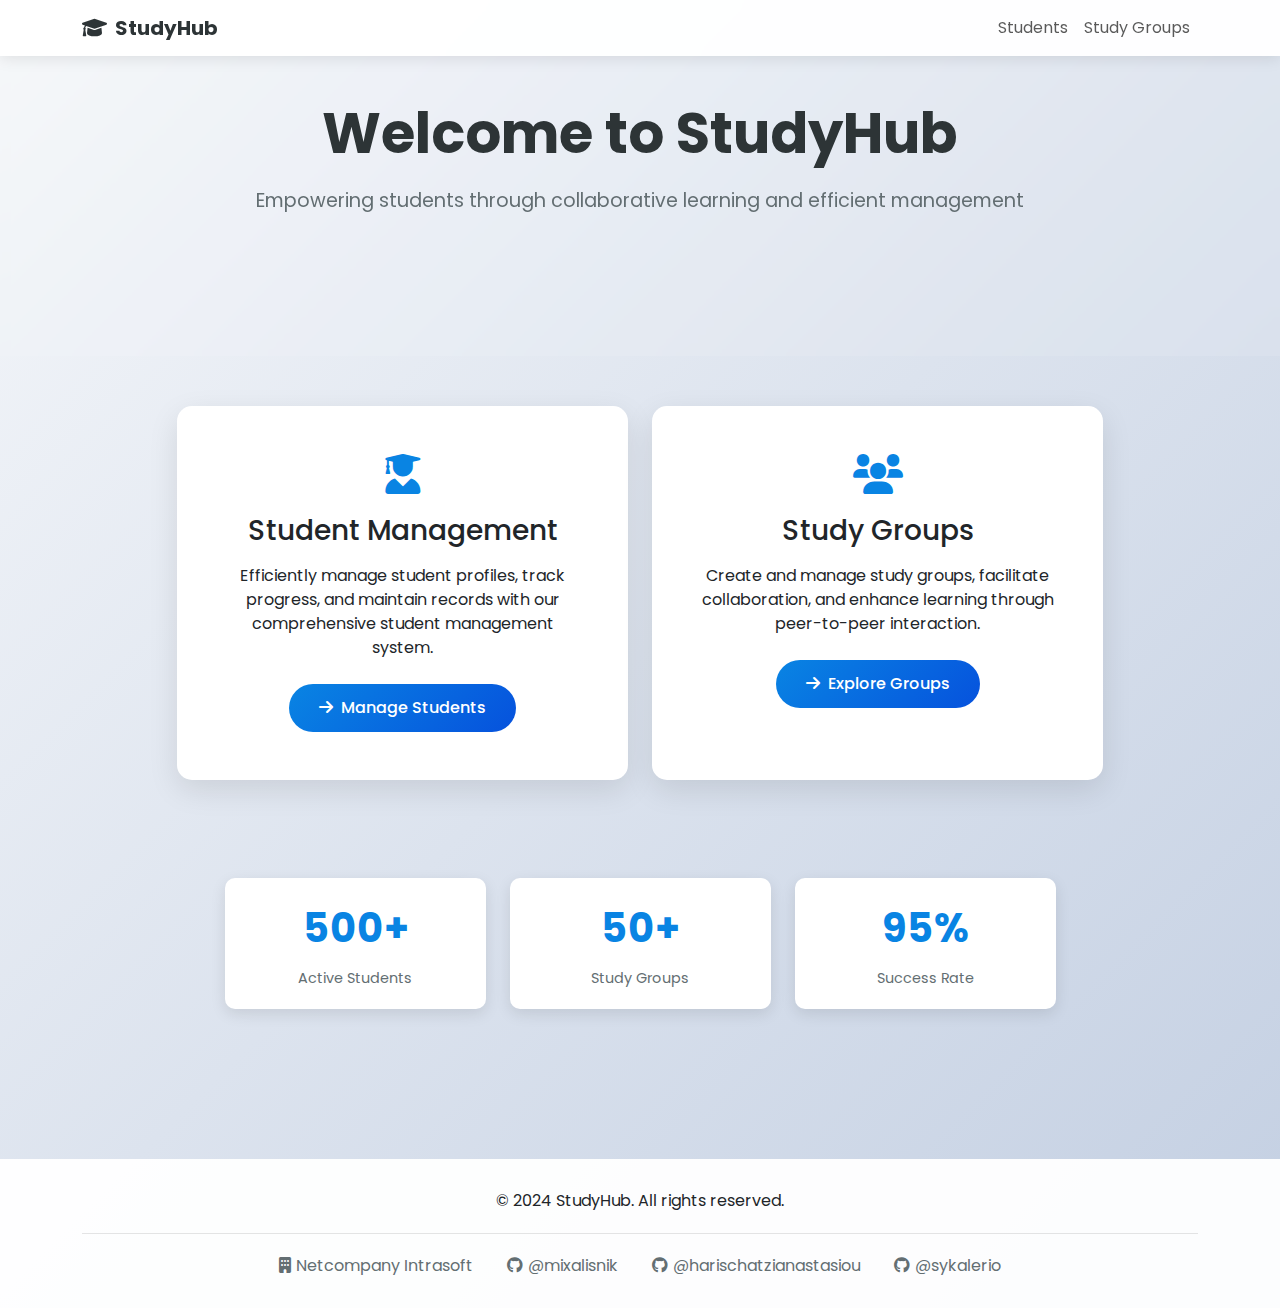
==== src/main/resources/templates/index.html @ 830b06d7 "Added frontend design" ====
<!DOCTYPE html>
<html xmlns:th="http://www.thymeleaf.org">
<head>
    <meta charset="UTF-8">
    <meta name="viewport" content="width=device-width, initial-scale=1.0">
    <title>StudyHub - Student Management Platform</title>
    <link href="https://cdn.jsdelivr.net/npm/bootstrap@5.3.0/dist/css/bootstrap.min.css" rel="stylesheet">
    <link href="https://cdnjs.cloudflare.com/ajax/libs/font-awesome/6.0.0/css/all.min.css" rel="stylesheet">
    <link href="https://fonts.googleapis.com/css2?family=Poppins:wght@300;400;500;600;700&display=swap" rel="stylesheet">
    <style>
        body {
            font-family: 'Poppins', sans-serif;
            background: linear-gradient(135deg, #f5f7fa 0%, #c3cfe2 100%);
            min-height: 100vh;
        }
        
        .navbar {
            background: rgba(255, 255, 255, 0.95);
            backdrop-filter: blur(10px);
            box-shadow: 0 2px 15px rgba(0, 0, 0, 0.1);
        }

        .navbar-brand {
            font-weight: 700;
            color: #2d3436;
        }

        .hero-section {
            padding: 100px 0;
            text-align: center;
            background: rgba(255, 255, 255, 0.1);
            backdrop-filter: blur(5px);
            margin-bottom: 50px;
        }

        .hero-title {
            font-size: 3.5rem;
            font-weight: 700;
            color: #2d3436;
            margin-bottom: 20px;
            animation: fadeInUp 1s ease;
        }

        .hero-subtitle {
            font-size: 1.2rem;
            color: #636e72;
            margin-bottom: 40px;
            animation: fadeInUp 1s ease 0.2s;
            animation-fill-mode: both;
        }

        .feature-card {
            background: white;
            border-radius: 15px;
            border: none;
            box-shadow: 0 10px 30px rgba(0, 0, 0, 0.1);
            transition: transform 0.3s ease, box-shadow 0.3s ease;
            overflow: hidden;
            animation: fadeInUp 1s ease 0.4s;
            animation-fill-mode: both;
        }

        .feature-card:hover {
            transform: translateY(-10px);
            box-shadow: 0 15px 40px rgba(0, 0, 0, 0.2);
        }

        .feature-icon {
            font-size: 2.5rem;
            margin-bottom: 20px;
            color: #0984e3;
        }

        .btn-primary {
            background: linear-gradient(135deg, #0984e3 0%, #0652DD 100%);
            border: none;
            padding: 12px 30px;
            border-radius: 30px;
            font-weight: 500;
            transition: transform 0.3s ease, box-shadow 0.3s ease;
        }

        .btn-primary:hover {
            transform: translateY(-2px);
            box-shadow: 0 5px 15px rgba(9, 132, 227, 0.4);
        }

        .footer {
            background: rgba(255, 255, 255, 0.95);
            padding: 30px 0;
            margin-top: 100px;
        }

        .footer-links {
            margin-top: 20px;
            padding-top: 20px;
            border-top: 1px solid rgba(0, 0, 0, 0.1);
        }

        .footer-links a {
            color: #636e72;
            text-decoration: none;
            margin: 0 15px;
            transition: color 0.3s ease;
        }

        .footer-links a:hover {
            color: #0984e3;
        }

        .footer-links i {
            margin-right: 5px;
        }

        @keyframes fadeInUp {
            from {
                opacity: 0;
                transform: translateY(20px);
            }
            to {
                opacity: 1;
                transform: translateY(0);
            }
        }

        .stats-section {
            padding: 50px 0;
            animation: fadeInUp 1s ease 0.6s;
            animation-fill-mode: both;
        }

        .stat-card {
            background: white;
            padding: 20px;
            border-radius: 10px;
            text-align: center;
            box-shadow: 0 5px 15px rgba(0, 0, 0, 0.1);
        }

        .stat-number {
            font-size: 2.5rem;
            font-weight: 700;
            color: #0984e3;
            margin-bottom: 10px;
        }

        .stat-label {
            color: #636e72;
            font-size: 0.9rem;
        }
    </style>
</head>
<body>
    <!-- Navbar -->
    <nav class="navbar navbar-expand-lg navbar-light fixed-top">
        <div class="container">
            <a class="navbar-brand" href="/">
                <i class="fas fa-graduation-cap me-2"></i>StudyHub
            </a>
            <button class="navbar-toggler" type="button" data-bs-toggle="collapse" data-bs-target="#navbarNav">
                <span class="navbar-toggler-icon"></span>
            </button>
            <div class="collapse navbar-collapse" id="navbarNav">
                <ul class="navbar-nav ms-auto">
                    <li class="nav-item">
                        <a class="nav-link" href="/student">Students</a>
                    </li>
                    <li class="nav-item">
                        <a class="nav-link" href="/studygroup">Study Groups</a>
                    </li>
                </ul>
            </div>
        </div>
    </nav>

    <!-- Hero Section -->
    <section class="hero-section">
        <div class="container">
            <h1 class="hero-title">Welcome to StudyHub</h1>
            <p class="hero-subtitle">Empowering students through collaborative learning and efficient management</p>
        </div>
    </section>

    <!-- Features Section -->
    <section class="container mb-5">
        <div class="row justify-content-center g-4">
            <div class="col-md-5">
                <div class="feature-card card h-100">
                    <div class="card-body text-center p-5">
                        <i class="fas fa-user-graduate feature-icon"></i>
                        <h3 class="card-title mb-3">Student Management</h3>
                        <p class="card-text mb-4">Efficiently manage student profiles, track progress, and maintain records with our comprehensive student management system.</p>
                        <a href="/student" class="btn btn-primary">
                            <i class="fas fa-arrow-right me-2"></i>Manage Students
                        </a>
                    </div>
                </div>
            </div>
            
            <div class="col-md-5">
                <div class="feature-card card h-100">
                    <div class="card-body text-center p-5">
                        <i class="fas fa-users feature-icon"></i>
                        <h3 class="card-title mb-3">Study Groups</h3>
                        <p class="card-text mb-4">Create and manage study groups, facilitate collaboration, and enhance learning through peer-to-peer interaction.</p>
                        <a href="/studygroup" class="btn btn-primary">
                            <i class="fas fa-arrow-right me-2"></i>Explore Groups
                        </a>
                    </div>
                </div>
            </div>
        </div>
    </section>

    <!-- Stats Section -->
    <section class="stats-section">
        <div class="container">
            <div class="row justify-content-center g-4">
                <div class="col-md-3">
                    <div class="stat-card">
                        <div class="stat-number">500+</div>
                        <div class="stat-label">Active Students</div>
                    </div>
                </div>
                <div class="col-md-3">
                    <div class="stat-card">
                        <div class="stat-number">50+</div>
                        <div class="stat-label">Study Groups</div>
                    </div>
                </div>
                <div class="col-md-3">
                    <div class="stat-card">
                        <div class="stat-number">95%</div>
                        <div class="stat-label">Success Rate</div>
                    </div>
                </div>
            </div>
        </div>
    </section>

    <!-- Footer -->
    <footer class="footer">
        <div class="container text-center">
            <p class="mb-0">© 2024 StudyHub. All rights reserved.</p>
            <div class="footer-links">
                <a href="https://www.netcompany-intrasoft.com/" target="_blank">
                    <i class="fas fa-building"></i>Netcompany Intrasoft
                </a>
                <a href="https://github.com/mixalisnik/" target="_blank">
                    <i class="fab fa-github"></i>@mixalisnik
                </a>
                <a href="https://github.com/harischatzianastasiou" target="_blank">
                    <i class="fab fa-github"></i>@harischatzianastasiou
                </a>
                <a href="https://github.com/sykalerio" target="_blank">
                    <i class="fab fa-github"></i>@sykalerio
                </a>
            </div>
        </div>
    </footer>

    <script src="https://cdn.jsdelivr.net/npm/bootstrap@5.3.0/dist/js/bootstrap.bundle.min.js"></script>
</body>
</html>
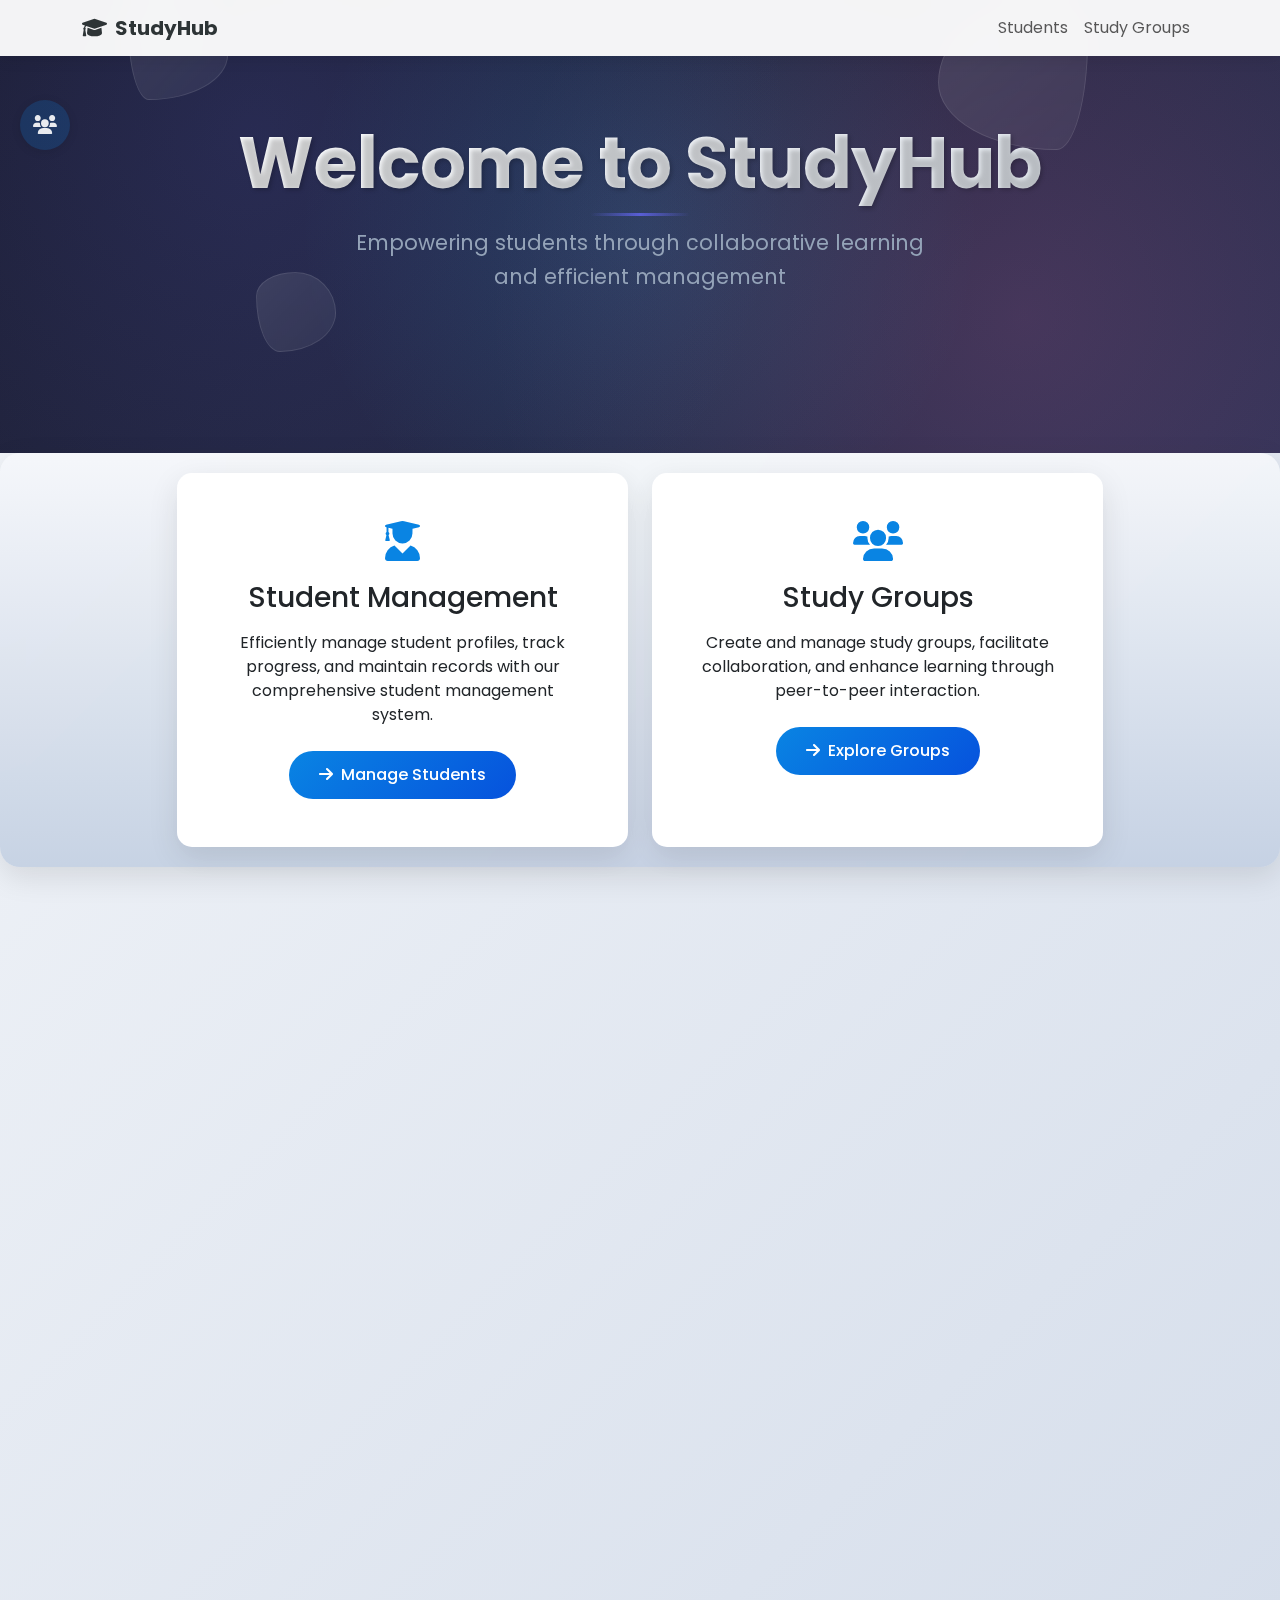
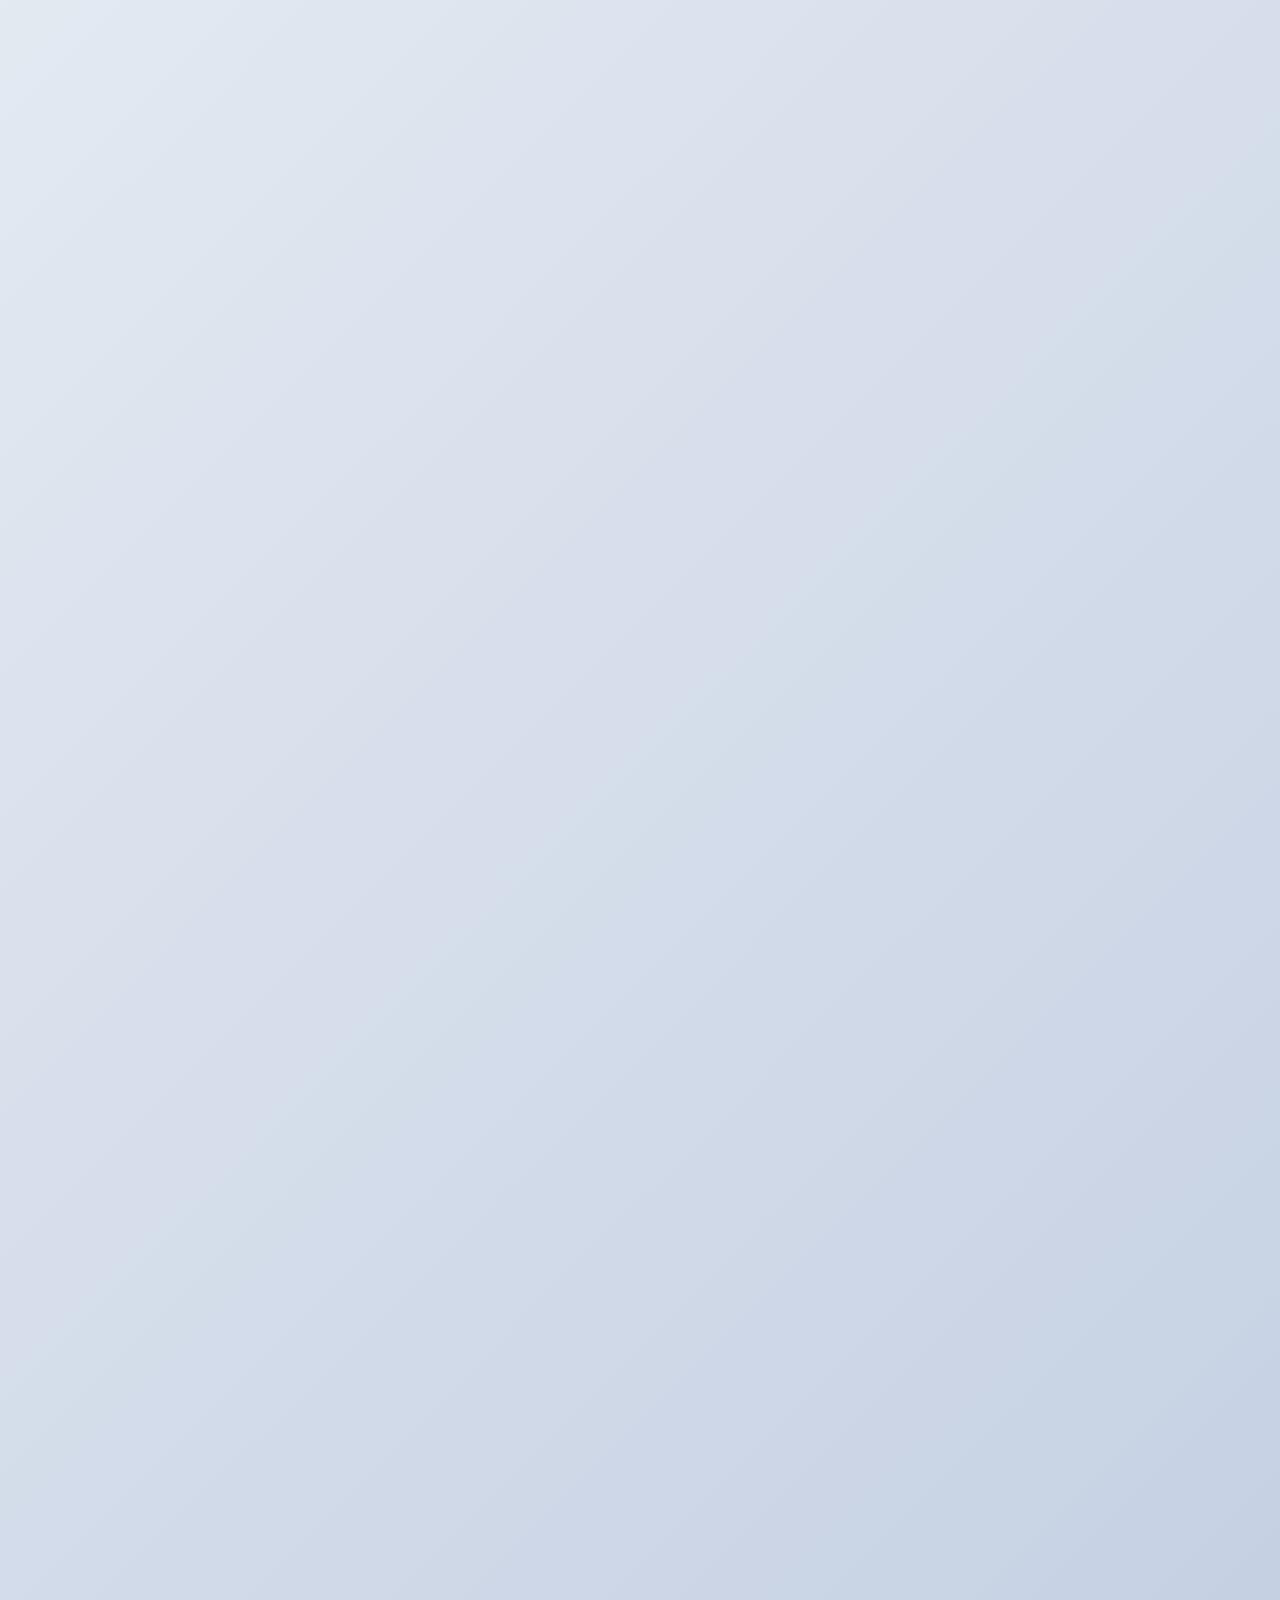
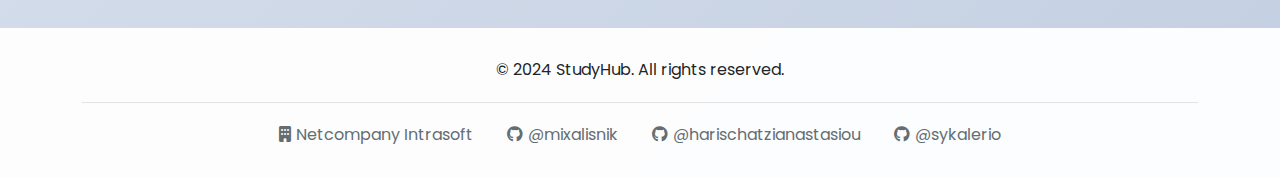
==== commit 523b456a: "Updated UI" ====
--- a/src/main/resources/templates/index.html
+++ b/src/main/resources/templates/index.html
@@ -12,6 +12,9 @@
             font-family: 'Poppins', sans-serif;
             background: linear-gradient(135deg, #f5f7fa 0%, #c3cfe2 100%);
             min-height: 100vh;
+            scroll-behavior: smooth;
+            overflow-y: scroll;
+            -webkit-overflow-scrolling: touch;
         }
         
         .navbar {
@@ -26,27 +29,127 @@
         }
 
         .hero-section {
-            padding: 100px 0;
+            position: relative;
+            padding: 120px 0;
             text-align: center;
             background: rgba(255, 255, 255, 0.1);
             backdrop-filter: blur(5px);
             margin-bottom: 50px;
+            overflow: hidden;
+            background: linear-gradient(135deg, #1a1c2e 0%, #2c3154 100%);
+        }
+
+        .hero-section::before {
+            content: '';
+            position: absolute;
+            top: 0;
+            left: 0;
+            right: 0;
+            bottom: 0;
+            background: 
+                radial-gradient(circle at 20% 30%, rgba(99, 102, 241, 0.15) 0%, transparent 50%),
+                radial-gradient(circle at 80% 70%, rgba(244, 114, 182, 0.15) 0%, transparent 50%),
+                radial-gradient(circle at 50% 50%, rgba(56, 189, 248, 0.15) 0%, transparent 50%);
+            z-index: -1;
+            animation: gradientBG 15s ease infinite;
+        }
+
+        .hero-section::after {
+            content: '';
+            position: absolute;
+            top: 0;
+            left: 0;
+            right: 0;
+            bottom: 0;
+            background: url("data:image/svg+xml,%3Csvg width='60' height='60' viewBox='0 0 60 60' xmlns='http://www.w3.org/2000/svg'%3E%3Cg fill='none' fill-rule='evenodd'%3E%3Cg fill='%239C92AC' fill-opacity='0.05'%3E%3Cpath d='M36 34v-4h-2v4h-4v2h4v4h2v-4h4v-2h-4zm0-30V0h-2v4h-4v2h4v4h2V6h4V4h-4zM6 34v-4H4v4H0v2h4v4h2v-4h4v-2H6zM6 4V0H4v4H0v2h4v4h2V6h4V4H6z'/%3E%3C/g%3E%3C/g%3E%3C/svg%3E");
+            opacity: 0.1;
+        }
+
+        .drip {
+            display: none;
+        }
+
+        .floating-shapes {
+            position: absolute;
+            top: 0;
+            left: 0;
+            width: 100%;
+            height: 100%;
+            overflow: hidden;
+            z-index: 0;
+        }
+
+        .shape {
+            position: absolute;
+            background: linear-gradient(135deg, rgba(99, 102, 241, 0.1), rgba(244, 114, 182, 0.1));
+            border: 1px solid rgba(255, 255, 255, 0.1);
+            backdrop-filter: blur(5px);
+            animation: floatModern 20s linear infinite;
+        }
+
+        .shape:nth-child(1) {
+            width: 150px;
+            height: 150px;
+            left: 10%;
+            border-radius: 28% 72% 79% 21% / 27% 55% 45% 73%;
+            animation-delay: 0s;
+        }
+
+        .shape:nth-child(2) {
+            width: 200px;
+            height: 200px;
+            right: 15%;
+            border-radius: 72% 28% 21% 79% / 55% 27% 73% 45%;
+            animation-delay: -5s;
+        }
+
+        .shape:nth-child(3) {
+            width: 120px;
+            height: 120px;
+            left: 20%;
+            top: 60%;
+            border-radius: 49% 51% 70% 30% / 30% 51% 49% 70%;
+            animation-delay: -10s;
         }
 
         .hero-title {
-            font-size: 3.5rem;
+            font-size: 4.5rem;
             font-weight: 700;
-            color: #2d3436;
             margin-bottom: 20px;
             animation: fadeInUp 1s ease;
+            text-shadow: 2px 2px 4px rgba(0, 0, 0, 0.2);
+            color: #ffffff;
+            position: relative;
+            z-index: 1;
+            background: linear-gradient(135deg, #fff 0%, #e2e8f0 100%);
+            -webkit-background-clip: text;
+            -webkit-text-fill-color: transparent;
+            letter-spacing: -1px;
+        }
+
+        .hero-title::after {
+            content: '';
+            position: absolute;
+            bottom: -10px;
+            left: 50%;
+            transform: translateX(-50%);
+            width: 100px;
+            height: 3px;
+            background: linear-gradient(90deg, transparent, rgba(99, 102, 241, 0.8), transparent);
+            animation: shimmer 2s infinite;
         }
 
         .hero-subtitle {
-            font-size: 1.2rem;
-            color: #636e72;
+            font-size: 1.3rem;
+            color: rgba(255, 255, 255, 0.9);
             margin-bottom: 40px;
             animation: fadeInUp 1s ease 0.2s;
             animation-fill-mode: both;
+            max-width: 600px;
+            margin-left: auto;
+            margin-right: auto;
+            line-height: 1.6;
+            color: #94a3b8;
         }
 
         .feature-card {
@@ -58,6 +161,8 @@
             overflow: hidden;
             animation: fadeInUp 1s ease 0.4s;
             animation-fill-mode: both;
+            height: 100%;
+            backdrop-filter: blur(5px);
         }
 
         .feature-card:hover {
@@ -148,9 +253,506 @@
             color: #636e72;
             font-size: 0.9rem;
         }
+
+        .floating-shapes {
+            position: absolute;
+            top: 0;
+            left: 0;
+            width: 100%;
+            height: 100%;
+            overflow: hidden;
+            z-index: -1;
+        }
+
+        .shape {
+            position: absolute;
+            background: rgba(9, 132, 227, 0.1);
+            border-radius: 50%;
+            animation: float 20s linear infinite;
+        }
+
+        .shape:nth-child(1) {
+            width: 100px;
+            height: 100px;
+            left: 10%;
+            animation-delay: 0s;
+        }
+
+        .shape:nth-child(2) {
+            width: 150px;
+            height: 150px;
+            right: 15%;
+            animation-delay: -5s;
+        }
+
+        .shape:nth-child(3) {
+            width: 80px;
+            height: 80px;
+            left: 20%;
+            top: 60%;
+            animation-delay: -10s;
+        }
+
+        @keyframes gradientBG {
+            0% { background-position: 0% 50%; }
+            50% { background-position: 100% 50%; }
+            100% { background-position: 0% 50%; }
+        }
+
+        @keyframes pulse {
+            0% { transform: translate(-50%, -50%) scale(1); opacity: 0.5; }
+            50% { transform: translate(-50%, -50%) scale(1.2); opacity: 0.3; }
+            100% { transform: translate(-50%, -50%) scale(1); opacity: 0.5; }
+        }
+
+        @keyframes float {
+            0% { transform: translateY(0) rotate(0deg); opacity: 0.8; }
+            50% { transform: translateY(-100px) rotate(180deg); opacity: 0.4; }
+            100% { transform: translateY(0) rotate(360deg); opacity: 0.8; }
+        }
+
+        @keyframes gradientText {
+            0% { background-position: 0% 50%; }
+            50% { background-position: 100% 50%; }
+            100% { background-position: 0% 50%; }
+        }
+
+        @keyframes drip {
+            0% {
+                transform: translateY(-100%);
+                opacity: 0;
+            }
+            50% {
+                opacity: 0.8;
+            }
+            100% {
+                transform: translateY(1000%);
+                opacity: 0;
+            }
+        }
+
+        @keyframes shimmer {
+            0% { width: 0; opacity: 0; }
+            50% { width: 200px; opacity: 1; }
+            100% { width: 0; opacity: 0; }
+        }
+
+        .floating-shapes .shape {
+            background: linear-gradient(135deg, rgba(255, 255, 255, 0.1), rgba(255, 255, 255, 0.05));
+            border: 1px solid rgba(255, 255, 255, 0.1);
+            backdrop-filter: blur(5px);
+        }
+
+        .team-trigger {
+            position: fixed;
+            left: 20px;
+            top: 100px;
+            width: 50px;
+            height: 50px;
+            z-index: 1001;
+            display: flex;
+            align-items: center;
+            justify-content: center;
+            background: rgba(9, 132, 227, 0.2);
+            border-radius: 50%;
+            cursor: pointer;
+            transition: all 0.3s ease;
+            box-shadow: 0 2px 10px rgba(0, 0, 0, 0.1);
+        }
+
+        .team-trigger::before {
+            content: '\f0c0';
+            font-family: 'Font Awesome 6 Free';
+            font-weight: 900;
+            font-size: 1.2rem;
+            color: white;
+            opacity: 0.9;
+        }
+
+        .team-popup {
+            position: fixed;
+            left: 20px;
+            top: 160px;
+            background: rgba(45, 52, 54, 0.98);
+            backdrop-filter: blur(10px);
+            border-radius: 15px;
+            padding: 20px;
+            box-shadow: 0 10px 30px rgba(0, 0, 0, 0.3);
+            z-index: 1001;
+            width: 300px;
+            opacity: 0;
+            visibility: hidden;
+            transform: translateY(-20px);
+            transition: all 0.3s ease;
+            border: 1px solid rgba(255, 255, 255, 0.1);
+        }
+
+        .team-trigger:hover {
+            background: rgba(9, 132, 227, 0.8);
+            transform: scale(1.1);
+        }
+
+        .team-trigger:hover + .team-popup,
+        .team-popup:hover {
+            opacity: 1;
+            visibility: visible;
+            transform: translateY(0);
+        }
+
+        .navbar {
+            z-index: 999;
+        }
+
+        .team-popup .header {
+            display: flex;
+            align-items: center;
+            margin-bottom: 15px;
+            padding-bottom: 10px;
+            border-bottom: 1px solid rgba(255, 255, 255, 0.1);
+        }
+
+        .team-popup .header i {
+            font-size: 1.5rem;
+            color: #0984e3;
+            margin-right: 10px;
+            text-shadow: 0 0 10px rgba(9, 132, 227, 0.5);
+        }
+
+        .team-popup .header h5 {
+            margin: 0;
+            color: #ffffff;
+            font-weight: 600;
+        }
+
+        .team-member {
+            display: flex;
+            align-items: center;
+            padding: 10px;
+            border-radius: 10px;
+            transition: all 0.3s ease;
+            text-decoration: none;
+            color: rgba(255, 255, 255, 0.9);
+            margin-bottom: 8px;
+            background: rgba(255, 255, 255, 0.05);
+        }
+
+        .team-member:hover {
+            background: rgba(9, 132, 227, 0.2);
+            transform: translateX(5px);
+            box-shadow: 0 5px 15px rgba(0, 0, 0, 0.2);
+        }
+
+        .team-member i {
+            width: 30px;
+            height: 30px;
+            background: linear-gradient(135deg, #0984e3, #0652DD);
+            color: white;
+            border-radius: 50%;
+            display: flex;
+            align-items: center;
+            justify-content: center;
+            margin-right: 10px;
+            font-size: 0.9rem;
+            box-shadow: 0 0 10px rgba(9, 132, 227, 0.3);
+        }
+
+        .team-member .member-info {
+            flex: 1;
+        }
+
+        .team-member .member-name {
+            font-weight: 500;
+            margin: 0;
+            font-size: 0.9rem;
+            color: rgba(255, 255, 255, 0.9);
+        }
+
+        .team-member .member-role {
+            font-size: 0.75rem;
+            color: rgba(255, 255, 255, 0.6);
+            margin: 0;
+        }
+
+        @keyframes slideIn {
+            from { 
+                transform: translateX(-400px); 
+                opacity: 0; 
+            }
+            to { 
+                transform: translateX(0); 
+                opacity: 1; 
+            }
+        }
+
+        .features-container {
+            padding: 20px 0;
+            background: linear-gradient(180deg, rgba(245, 247, 250, 0.9) 0%, rgba(195, 207, 226, 0.9) 100%);
+            backdrop-filter: blur(10px);
+            margin: -50px auto 50px;
+            border-radius: 20px;
+            box-shadow: 0 10px 30px rgba(0, 0, 0, 0.1);
+        }
+
+        .feature-card {
+            background: white;
+            border-radius: 15px;
+            border: none;
+            box-shadow: 0 10px 30px rgba(0, 0, 0, 0.1);
+            transition: transform 0.3s ease, box-shadow 0.3s ease;
+            overflow: hidden;
+            animation: fadeInUp 1s ease 0.4s;
+            animation-fill-mode: both;
+            height: 100%;
+            backdrop-filter: blur(5px);
+        }
+
+        .benefits-section {
+            padding: 80px 0;
+            background: rgba(255, 255, 255, 0.5);
+            backdrop-filter: blur(10px);
+            margin: 50px 0;
+        }
+
+        .benefit-item {
+            text-align: center;
+            padding: 30px;
+            border-radius: 15px;
+            background: white;
+            box-shadow: 0 5px 15px rgba(0, 0, 0, 0.1);
+            transition: all 0.5s cubic-bezier(0.4, 0, 0.2, 1);
+            height: 100%;
+            opacity: 0;
+            transform: translateY(50px);
+        }
+
+        .benefit-item.animate {
+            opacity: 1;
+            transform: translateY(0);
+        }
+
+        .benefit-item:nth-child(1) {
+            transition-delay: 0s;
+        }
+
+        .benefit-item:nth-child(2) {
+            transition-delay: 0.2s;
+        }
+
+        .benefit-item:nth-child(3) {
+            transition-delay: 0.4s;
+        }
+
+        .benefit-item:hover {
+            transform: translateY(-5px);
+        }
+
+        .benefit-icon {
+            font-size: 2rem;
+            color: #0984e3;
+            margin-bottom: 20px;
+        }
+
+        .timeline-section {
+            padding: 80px 0;
+            position: relative;
+        }
+
+        .timeline-item {
+            background: white;
+            border-radius: 15px;
+            padding: 25px;
+            margin-bottom: 30px;
+            box-shadow: 0 5px 15px rgba(0, 0, 0, 0.1);
+            position: relative;
+            z-index: 1;
+            opacity: 0;
+            transform: translateY(-100px);
+            transition: all 0.8s cubic-bezier(0.34, 1.56, 0.64, 1);
+            will-change: opacity, transform;
+        }
+
+        .timeline-item::before {
+            content: '';
+            position: absolute;
+            left: -10px;
+            top: 50%;
+            width: 20px;
+            height: 20px;
+            background: #0984e3;
+            border-radius: 50%;
+            transform: translateY(-50%);
+        }
+
+        .timeline-date {
+            color: #0984e3;
+            font-weight: 600;
+            margin-bottom: 10px;
+        }
+
+        .testimonial-section {
+            padding: 80px 0;
+            background: linear-gradient(135deg, rgba(45, 52, 54, 0.95) 0%, rgba(53, 59, 72, 0.95) 100%);
+            color: white;
+            margin: 50px 0;
+        }
+
+        .testimonial-card {
+            background: rgba(255, 255, 255, 0.1);
+            backdrop-filter: blur(10px);
+            border-radius: 15px;
+            padding: 30px;
+            margin: 15px;
+            border: 1px solid rgba(255, 255, 255, 0.1);
+        }
+
+        .testimonial-text {
+            font-style: italic;
+            margin-bottom: 20px;
+            color: rgba(255, 255, 255, 0.9);
+        }
+
+        .testimonial-author {
+            display: flex;
+            align-items: center;
+        }
+
+        .author-avatar {
+            width: 50px;
+            height: 50px;
+            border-radius: 50%;
+            margin-right: 15px;
+            background: #0984e3;
+            display: flex;
+            align-items: center;
+            justify-content: center;
+            color: white;
+            font-weight: bold;
+        }
+
+        @keyframes floatModern {
+            0% {
+                transform: translate(0, 0) rotate(0deg);
+            }
+            33% {
+                transform: translate(30px, -50px) rotate(120deg);
+            }
+            66% {
+                transform: translate(-30px, 50px) rotate(240deg);
+            }
+            100% {
+                transform: translate(0, 0) rotate(360deg);
+            }
+        }
+
+        html {
+            scroll-behavior: smooth;
+        }
+
+        section {
+            opacity: 0;
+            transform: translateY(20px);
+            transition: opacity 0.6s ease-out, transform 0.6s ease-out;
+            will-change: opacity, transform;
+        }
+
+        section.visible {
+            opacity: 1;
+            transform: translateY(0);
+        }
+
+        .feature-card, .stat-card, .testimonial-card, .timeline-item {
+            opacity: 0;
+            transform: translateY(30px);
+            transition: all 0.6s cubic-bezier(0.4, 0, 0.2, 1);
+            will-change: opacity, transform;
+        }
+
+        .feature-card.visible, .stat-card.visible, .testimonial-card.visible, .timeline-item.visible {
+            opacity: 1;
+            transform: translateY(0);
+        }
+
+        .benefit-item {
+            transition: all 0.8s cubic-bezier(0.4, 0, 0.2, 1);
+            will-change: opacity, transform;
+        }
+
+        .benefit-item.animate {
+            transition-timing-function: cubic-bezier(0.34, 1.56, 0.64, 1);
+        }
+
+        .navbar {
+            transition: background-color 0.3s ease, backdrop-filter 0.3s ease, box-shadow 0.3s ease;
+            will-change: background-color, backdrop-filter, box-shadow;
+        }
+
+        .navbar.scrolled {
+            background: rgba(255, 255, 255, 0.98);
+            backdrop-filter: blur(15px);
+            box-shadow: 0 5px 20px rgba(0, 0, 0, 0.1);
+        }
+
+        .timeline-item.visible {
+            opacity: 1;
+            transform: translateY(0);
+        }
+
+        .timeline-item:nth-child(1) {
+            transition-delay: 0s;
+        }
+
+        .timeline-item:nth-child(2) {
+            transition-delay: 0.2s;
+        }
+
+        .timeline-item:nth-child(3) {
+            transition-delay: 0.4s;
+        }
+
+        .timeline-item:hover {
+            transform: scale(1.02);
+            box-shadow: 0 8px 25px rgba(0, 0, 0, 0.15);
+        }
     </style>
 </head>
 <body>
+    <!-- Team Trigger and Popup -->
+    <div class="team-trigger"></div>
+    <div class="team-popup">
+        <div class="header">
+            <i class="fas fa-users"></i>
+            <h5>Development Team</h5>
+        </div>
+        <a href="https://www.netcompany-intrasoft.com/" target="_blank" class="team-member">
+            <i class="fas fa-building"></i>
+            <div class="member-info">
+                <p class="member-name">Netcompany Intrasoft</p>
+                <p class="member-role">Company</p>
+            </div>
+        </a>
+        <a href="https://github.com/mixalisnik/" target="_blank" class="team-member">
+            <i class="fab fa-github"></i>
+            <div class="member-info">
+                <p class="member-name">@mixalisnik</p>
+                <p class="member-role">Developer</p>
+            </div>
+        </a>
+        <a href="https://github.com/harischatzianastasiou" target="_blank" class="team-member">
+            <i class="fab fa-github"></i>
+            <div class="member-info">
+                <p class="member-name">@harischatzianastasiou</p>
+                <p class="member-role">Developer</p>
+            </div>
+        </a>
+        <a href="https://github.com/sykalerio" target="_blank" class="team-member">
+            <i class="fab fa-github"></i>
+            <div class="member-info">
+                <p class="member-name">@sykalerio</p>
+                <p class="member-role">Developer</p>
+            </div>
+        </a>
+    </div>
+
     <!-- Navbar -->
     <nav class="navbar navbar-expand-lg navbar-light fixed-top">
         <div class="container">
@@ -175,6 +777,20 @@
 
     <!-- Hero Section -->
     <section class="hero-section">
+        <div class="drip"></div>
+        <div class="drip"></div>
+        <div class="drip"></div>
+        <div class="drip"></div>
+        <div class="drip"></div>
+        <div class="drip"></div>
+        <div class="drip"></div>
+        <div class="drip"></div>
+        <div class="drip"></div>
+        <div class="floating-shapes">
+            <div class="shape"></div>
+            <div class="shape"></div>
+            <div class="shape"></div>
+        </div>
         <div class="container">
             <h1 class="hero-title">Welcome to StudyHub</h1>
             <p class="hero-subtitle">Empowering students through collaborative learning and efficient management</p>
@@ -182,30 +798,133 @@
     </section>
 
     <!-- Features Section -->
-    <section class="container mb-5">
-        <div class="row justify-content-center g-4">
-            <div class="col-md-5">
-                <div class="feature-card card h-100">
-                    <div class="card-body text-center p-5">
-                        <i class="fas fa-user-graduate feature-icon"></i>
-                        <h3 class="card-title mb-3">Student Management</h3>
-                        <p class="card-text mb-4">Efficiently manage student profiles, track progress, and maintain records with our comprehensive student management system.</p>
-                        <a href="/student" class="btn btn-primary">
-                            <i class="fas fa-arrow-right me-2"></i>Manage Students
-                        </a>
+    <div class="features-container">
+        <section class="container">
+            <div class="row justify-content-center g-4">
+                <div class="col-md-5">
+                    <div class="feature-card card h-100">
+                        <div class="card-body text-center p-5">
+                            <i class="fas fa-user-graduate feature-icon"></i>
+                            <h3 class="card-title mb-3">Student Management</h3>
+                            <p class="card-text mb-4">Efficiently manage student profiles, track progress, and maintain records with our comprehensive student management system.</p>
+                            <a href="/student" class="btn btn-primary">
+                                <i class="fas fa-arrow-right me-2"></i>Manage Students
+                            </a>
+                        </div>
+                    </div>
+                </div>
+                
+                <div class="col-md-5">
+                    <div class="feature-card card h-100">
+                        <div class="card-body text-center p-5">
+                            <i class="fas fa-users feature-icon"></i>
+                            <h3 class="card-title mb-3">Study Groups</h3>
+                            <p class="card-text mb-4">Create and manage study groups, facilitate collaboration, and enhance learning through peer-to-peer interaction.</p>
+                            <a href="/studygroup" class="btn btn-primary">
+                                <i class="fas fa-arrow-right me-2"></i>Explore Groups
+                            </a>
+                        </div>
                     </div>
                 </div>
             </div>
-            
-            <div class="col-md-5">
-                <div class="feature-card card h-100">
-                    <div class="card-body text-center p-5">
-                        <i class="fas fa-users feature-icon"></i>
-                        <h3 class="card-title mb-3">Study Groups</h3>
-                        <p class="card-text mb-4">Create and manage study groups, facilitate collaboration, and enhance learning through peer-to-peer interaction.</p>
-                        <a href="/studygroup" class="btn btn-primary">
-                            <i class="fas fa-arrow-right me-2"></i>Explore Groups
-                        </a>
+        </section>
+    </div>
+
+    <!-- Benefits Section -->
+    <section class="benefits-section">
+        <div class="container">
+            <h2 class="text-center mb-5">Why Choose StudyHub?</h2>
+            <div class="row g-4" id="benefits-container">
+                <div class="col-md-4">
+                    <div class="benefit-item">
+                        <i class="fas fa-clock benefit-icon"></i>
+                        <h4>Time-Saving</h4>
+                        <p>Automate administrative tasks and focus on what matters most - learning and teaching.</p>
+                    </div>
+                </div>
+                <div class="col-md-4">
+                    <div class="benefit-item">
+                        <i class="fas fa-chart-line benefit-icon"></i>
+                        <h4>Track Progress</h4>
+                        <p>Monitor student performance and group activities with detailed analytics and reports.</p>
+                    </div>
+                </div>
+                <div class="col-md-4">
+                    <div class="benefit-item">
+                        <i class="fas fa-shield-alt benefit-icon"></i>
+                        <h4>Secure & Reliable</h4>
+                        <p>Your data is protected with enterprise-grade security and regular backups.</p>
+                    </div>
+                </div>
+            </div>
+        </div>
+    </section>
+
+    <!-- Timeline Section -->
+    <section class="timeline-section">
+        <div class="container">
+            <h2 class="text-center mb-5">Our Journey</h2>
+            <div class="row justify-content-center">
+                <div class="col-md-8">
+                    <div class="timeline-item">
+                        <div class="timeline-date">January 2024</div>
+                        <h4>Platform Launch</h4>
+                        <p>Successfully launched StudyHub with core features for student management.</p>
+                    </div>
+                    <div class="timeline-item">
+                        <div class="timeline-date">February 2024</div>
+                        <h4>Study Groups Feature</h4>
+                        <p>Introduced collaborative study groups to enhance peer learning.</p>
+                    </div>
+                    <div class="timeline-item">
+                        <div class="timeline-date">March 2024</div>
+                        <h4>Analytics Dashboard</h4>
+                        <p>Added comprehensive analytics for tracking student progress.</p>
+                    </div>
+                </div>
+            </div>
+        </div>
+    </section>
+
+    <!-- Testimonials Section -->
+    <section class="testimonial-section">
+        <div class="container">
+            <h2 class="text-center mb-5">What Our Users Say</h2>
+            <div class="row">
+                <div class="col-md-4">
+                    <div class="testimonial-card">
+                        <p class="testimonial-text">"StudyHub has transformed how we manage our study groups. The interface is intuitive and the features are exactly what we needed."</p>
+                        <div class="testimonial-author">
+                            <div class="author-avatar">JD</div>
+                            <div>
+                                <h5 class="mb-0">John Doe</h5>
+                                <small>Student Leader</small>
+                            </div>
+                        </div>
+                    </div>
+                </div>
+                <div class="col-md-4">
+                    <div class="testimonial-card">
+                        <p class="testimonial-text">"The progress tracking features have helped us identify and support students who need additional assistance."</p>
+                        <div class="testimonial-author">
+                            <div class="author-avatar">AS</div>
+                            <div>
+                                <h5 class="mb-0">Alice Smith</h5>
+                                <small>Teacher</small>
+                            </div>
+                        </div>
+                    </div>
+                </div>
+                <div class="col-md-4">
+                    <div class="testimonial-card">
+                        <p class="testimonial-text">"Being part of study groups has significantly improved my understanding of complex topics. Great platform!"</p>
+                        <div class="testimonial-author">
+                            <div class="author-avatar">MB</div>
+                            <div>
+                                <h5 class="mb-0">Mike Brown</h5>
+                                <small>Student</small>
+                            </div>
+                        </div>
                     </div>
                 </div>
             </div>
@@ -260,5 +979,131 @@
     </footer>
 
     <script src="https://cdn.jsdelivr.net/npm/bootstrap@5.3.0/dist/js/bootstrap.bundle.min.js"></script>
+    <script>
+        document.addEventListener('DOMContentLoaded', function() {
+            const trigger = document.querySelector('.team-trigger');
+            const popup = document.querySelector('.team-popup');
+            
+            // Show popup on trigger hover
+            trigger.addEventListener('mouseenter', () => {
+                popup.style.opacity = '1';
+                popup.style.visibility = 'visible';
+                popup.style.transform = 'translateY(0)';
+            });
+            
+            // Keep popup visible when hovering over it
+            popup.addEventListener('mouseenter', () => {
+                popup.style.opacity = '1';
+                popup.style.visibility = 'visible';
+                popup.style.transform = 'translateY(0)';
+            });
+            
+            // Hide popup when mouse leaves both trigger and popup
+            popup.addEventListener('mouseleave', () => {
+                if (!trigger.matches(':hover')) {
+                    popup.style.opacity = '0';
+                    popup.style.visibility = 'hidden';
+                    popup.style.transform = 'translateY(-20px)';
+                }
+            });
+            
+            trigger.addEventListener('mouseleave', (e) => {
+                if (!popup.matches(':hover')) {
+                    popup.style.opacity = '0';
+                    popup.style.visibility = 'hidden';
+                    popup.style.transform = 'translateY(-20px)';
+                }
+            });
+
+            // Smooth scroll for all sections
+            const observerOptions = {
+                root: null,
+                rootMargin: '0px',
+                threshold: 0.15
+            };
+
+            const sectionObserver = new IntersectionObserver((entries) => {
+                entries.forEach(entry => {
+                    if (entry.isIntersecting) {
+                        entry.target.classList.add('visible');
+                    }
+                });
+            }, observerOptions);
+
+            // Observe all sections
+            document.querySelectorAll('section').forEach(section => {
+                sectionObserver.observe(section);
+            });
+
+            // Observe individual elements
+            document.querySelectorAll('.feature-card, .stat-card, .testimonial-card, .timeline-item').forEach(element => {
+                sectionObserver.observe(element);
+            });
+
+            // Enhanced navbar scroll effect
+            const navbar = document.querySelector('.navbar');
+            let lastScrollTop = 0;
+
+            window.addEventListener('scroll', () => {
+                const scrollTop = window.pageYOffset || document.documentElement.scrollTop;
+                
+                if (scrollTop > 50) {
+                    navbar.classList.add('scrolled');
+                } else {
+                    navbar.classList.remove('scrolled');
+                }
+
+                lastScrollTop = scrollTop;
+            }, { passive: true });
+
+            // Enhanced benefits animation
+            const benefitsObserver = new IntersectionObserver((entries) => {
+                entries.forEach(entry => {
+                    if (entry.isIntersecting) {
+                        const benefitItems = entry.target.querySelectorAll('.benefit-item');
+                        benefitItems.forEach((item, index) => {
+                            setTimeout(() => {
+                                item.classList.add('animate');
+                            }, index * 150); // Slightly faster delay
+                        });
+                    } else {
+                        // Reset animation when scrolling up and element is out of view
+                        const benefitItems = entry.target.querySelectorAll('.benefit-item');
+                        benefitItems.forEach(item => {
+                            item.classList.remove('animate');
+                        });
+                    }
+                });
+            }, {
+                threshold: 0.2,
+                rootMargin: '-50px'
+            });
+
+            const benefitsContainer = document.getElementById('benefits-container');
+            if (benefitsContainer) {
+                benefitsObserver.observe(benefitsContainer);
+            }
+
+            // Enhanced timeline animation
+            const timelineObserver = new IntersectionObserver((entries) => {
+                entries.forEach(entry => {
+                    if (entry.isIntersecting) {
+                        entry.target.classList.add('visible');
+                    } else {
+                        // Reset animation when scrolling up
+                        entry.target.classList.remove('visible');
+                    }
+                });
+            }, {
+                threshold: 0.2,
+                rootMargin: '-50px'
+            });
+
+            // Observe timeline items
+            document.querySelectorAll('.timeline-item').forEach(item => {
+                timelineObserver.observe(item);
+            });
+        });
+    </script>
 </body>
 </html> 